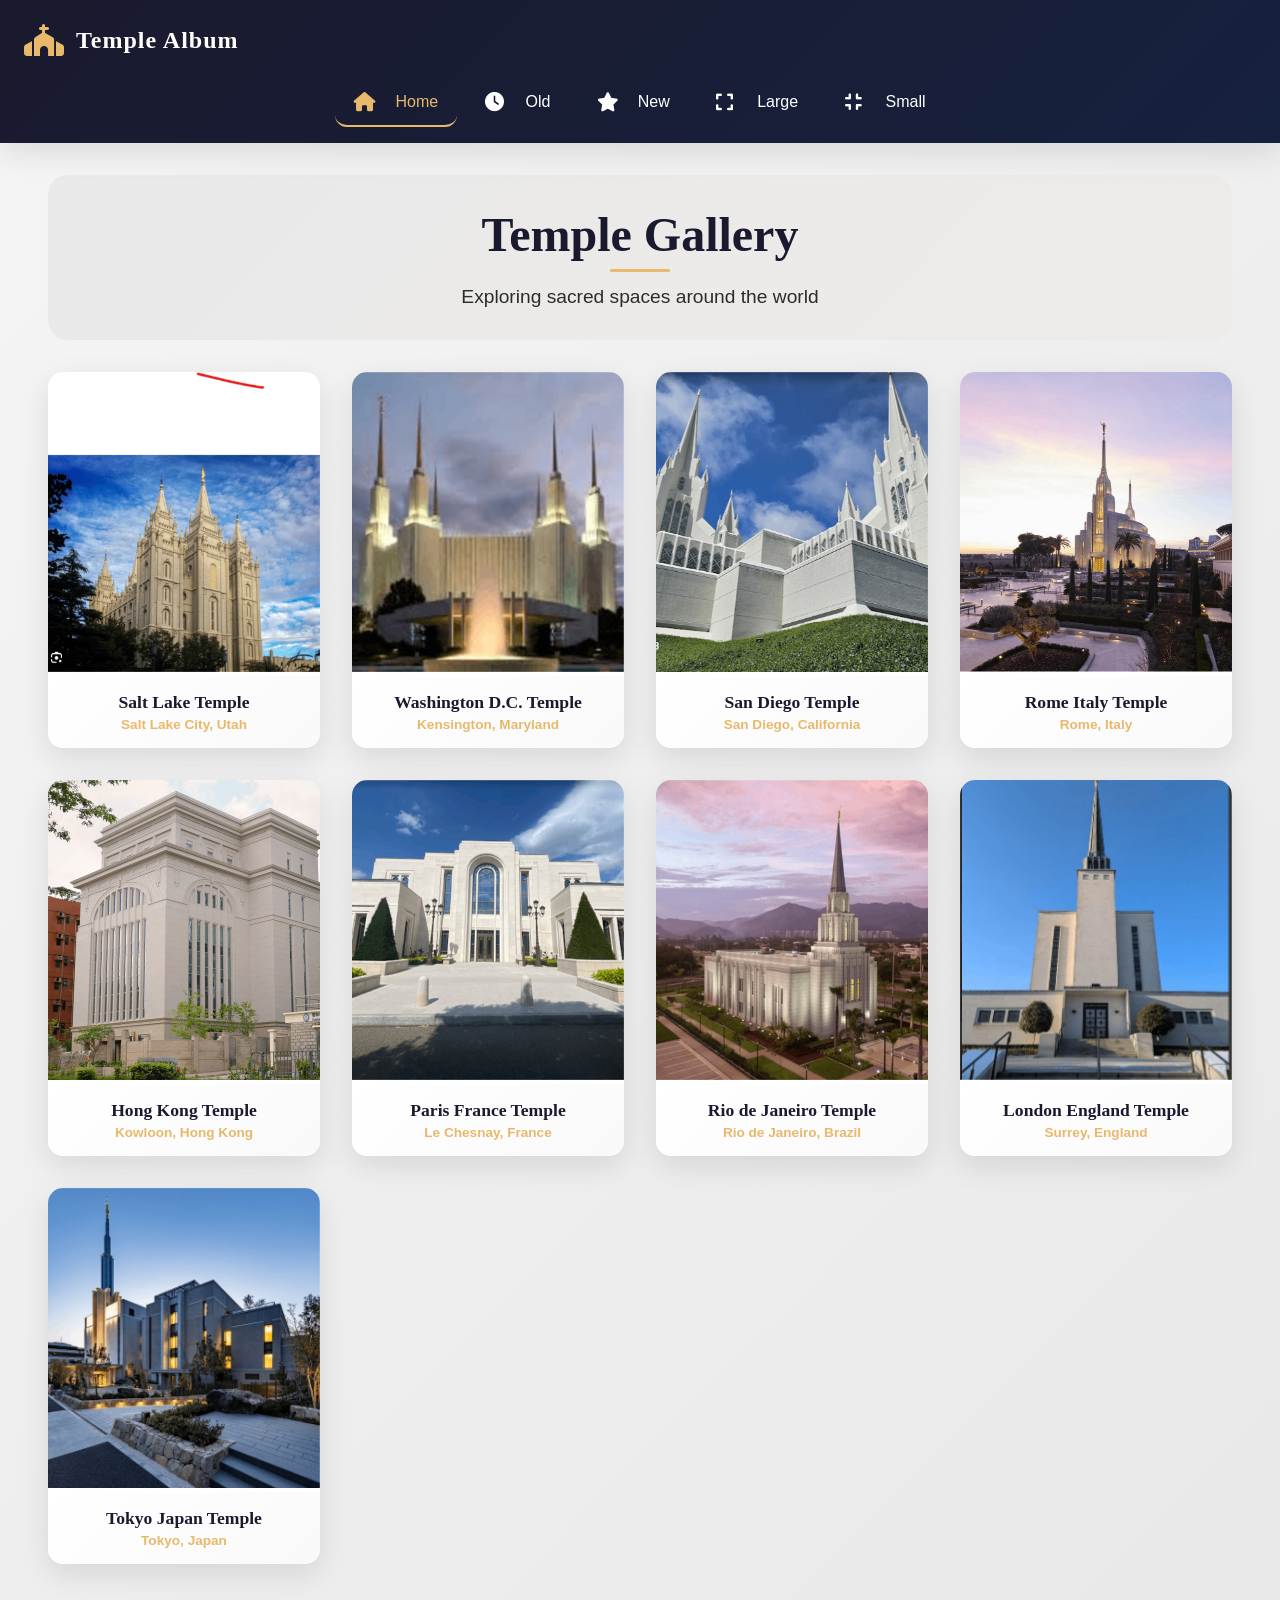
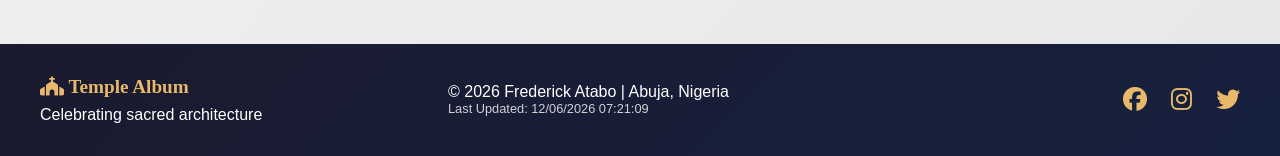
==== temples.html @ f4316d40 "picture album website" ====
<!DOCTYPE html>
<html lang="en">
<head>
  <meta charset="UTF-8">
  <meta name="viewport" content="width=device-width, initial-scale=1.0">
  <title>Temple Album - LDS Temple Gallery</title>
  <meta name="description" content="A responsive gallery showcasing Latter-day Saint temples from around the world.">
  <meta name="author" content="Frederick Atabo">
  
  <!-- Google Fonts -->
  <link rel="preconnect" href="https://fonts.googleapis.com">
  <link rel="preconnect" href="https://fonts.gstatic.com" crossorigin>
  <link href="https://fonts.googleapis.com/css2?family=Montserrat:wght@400;600;700&family=Open+Sans:wght@400;600&display=swap" rel="stylesheet">
  
  <!-- Font Awesome for icons (optional but enhances hamburger) -->
  <link rel="stylesheet" href="https://cdnjs.cloudflare.com/ajax/libs/font-awesome/6.4.0/css/all.min.css">
  
  <!-- CSS Files - Mobile First -->
  <link rel="stylesheet" href="styles/temples.css">
  <link rel="stylesheet" href="styles/temples-large.css">
  
  <!-- JavaScript -->
  <script src="scripts/temples.js" defer></script>
</head>
<body>
  <header>
    <div class="header-container">
      <div class="logo">
        <i class="fas fa-church"></i>
        <h1>Temple Album</h1>
      </div>
      <button class="hamburger" id="hamburger" aria-label="Menu">
        <i class="fas fa-bars"></i>
      </button>
    </div>
    <nav id="nav-menu">
      <ul class="nav-menu">
        <li><a href="#" class="active"><i class="fas fa-home"></i> <span>Home</span></a></li>
        <li><a href="#"><i class="fas fa-clock"></i> <span>Old</span></a></li>
        <li><a href="#"><i class="fas fa-star"></i> <span>New</span></a></li>
        <li><a href="#"><i class="fas fa-expand"></i> <span>Large</span></a></li>
        <li><a href="#"><i class="fas fa-compress"></i> <span>Small</span></a></li>
      </ul>
    </nav>
  </header>

  <main>
    <div class="hero">
      <h1>Temple Gallery</h1>
      <p>Exploring sacred spaces around the world</p>
    </div>
    
    <div class="gallery">
      <figure>
        <img src="images/saltlake.png" alt="Salt Lake Temple" loading="lazy">
        <figcaption>
          <h3>Salt Lake Temple</h3>
          <p>Salt Lake City, Utah</p>
        </figcaption>
      </figure>
      
      <figure>
        <img src="images/wash.png" alt="Washington D.C. Temple" loading="lazy">
        <figcaption>
          <h3>Washington D.C. Temple</h3>
          <p>Kensington, Maryland</p>
        </figcaption>
      </figure>
      
      <figure>
        <img src="images/califo.png" alt="San Diego Temple" loading="lazy">
        <figcaption>
          <h3>San Diego Temple</h3>
          <p>San Diego, California</p>
        </figcaption>
      </figure>
      
      <figure>
        <img src="images/rome.png" alt="Rome Italy Temple" loading="lazy">
        <figcaption>
          <h3>Rome Italy Temple</h3>
          <p>Rome, Italy</p>
        </figcaption>
      </figure>
      
      <figure>
        <img src="images/hong.png" alt="Hong Kong China Temple" loading="lazy">
        <figcaption>
          <h3>Hong Kong Temple</h3>
          <p>Kowloon, Hong Kong</p>
        </figcaption>
      </figure>
      
      <figure>
        <img src="images/paris.png" alt="Paris France Temple" loading="lazy">
        <figcaption>
          <h3>Paris France Temple</h3>
          <p>Le Chesnay, France</p>
        </figcaption>
      </figure>
      
      <figure>
        <img src="images/brazil.png" alt="Rio de Janeiro Brazil Temple" loading="lazy">
        <figcaption>
          <h3>Rio de Janeiro Temple</h3>
          <p>Rio de Janeiro, Brazil</p>
        </figcaption>
      </figure>
      
      <figure>
        <img src="images/london.png" alt="London England Temple" loading="lazy">
        <figcaption>
          <h3>London England Temple</h3>
          <p>Surrey, England</p>
        </figcaption>
      </figure>
      
      <figure>
        <img src="images/tokyo.png" alt="Tokyo Japan Temple" loading="lazy">
        <figcaption>
          <h3>Tokyo Japan Temple</h3>
          <p>Tokyo, Japan</p>
        </figcaption>
      </figure>
    </div>
  </main>

  <footer>
    <div class="footer-content">
      <div class="footer-section">
        <h3><i class="fas fa-church"></i> Temple Album</h3>
        <p>Celebrating sacred architecture</p>
      </div>
      <div class="footer-section">
        <p>&copy; <span id="currentyear"></span> Frederick Atabo | Abuja, Nigeria</p>
        <p id="lastModified"></p>
      </div>
      <div class="footer-section social">
        <a href="#" aria-label="Facebook"><i class="fab fa-facebook"></i></a>
        <a href="#" aria-label="Instagram"><i class="fab fa-instagram"></i></a>
        <a href="#" aria-label="Twitter"><i class="fab fa-twitter"></i></a>
      </div>
    </div>
  </footer>

  <!-- Overlay for mobile menu -->
  <div class="overlay" id="overlay"></div>
</body>
</html>
---- styles/temples.css ----
/* Mobile First CSS - Premium Color Scheme */
:root {
  --primary-dark: #1a1a2e;
  --primary: #16213e;
  --accent-gold: #e8b86b;
  --accent-light: #f5e6ca;
  --text-light: #ffffff;
  --text-dark: #2c2c2c;
  --card-bg: #ffffff;
  --hover-gold: #f0c674;
  --shadow: 0 10px 30px rgba(0,0,0,0.1);
  --gradient: linear-gradient(135deg, #1a1a2e 0%, #16213e 100%);
}

* {
  margin: 0;
  padding: 0;
  box-sizing: border-box;
}

body {
  font-family: 'Poppins', sans-serif;
  background: linear-gradient(135deg, #f5f5f5 0%, #e8e8e8 100%);
  color: var(--text-dark);
}

/* Header Styles */
header {
  background: var(--gradient);
  color: var(--text-light);
  box-shadow: var(--shadow);
  position: sticky;
  top: 0;
  z-index: 1000;
}

.header-container {
  display: flex;
  justify-content: space-between;
  align-items: center;
  padding: 1rem 1.5rem;
}

.logo {
  display: flex;
  align-items: center;
  gap: 0.75rem;
}

.logo i {
  font-size: 2rem;
  color: var(--accent-gold);
  animation: glow 2s ease-in-out infinite;
}

@keyframes glow {
  0%, 100% { text-shadow: 0 0 5px var(--accent-gold); }
  50% { text-shadow: 0 0 20px var(--accent-gold); }
}

.logo h1 {
  font-family: 'Playfair Display', serif;
  font-size: 1.5rem;
  font-weight: 700;
  letter-spacing: 1px;
}

/* Hamburger Menu Button */
.hamburger {
  background: rgba(255,255,255,0.1);
  border: 2px solid rgba(232,184,107,0.3);
  border-radius: 10px;
  color: var(--accent-gold);
  font-size: 1.5rem;
  cursor: pointer;
  padding: 0.6rem 1rem;
  transition: all 0.3s ease;
  z-index: 1001;
}

.hamburger:hover {
  background: rgba(232,184,107,0.2);
  border-color: var(--accent-gold);
  transform: scale(1.05);
}

.hamburger:active {
  transform: scale(0.95);
}

/* Navigation Menu - Hidden by default on mobile */
nav {
  position: fixed;
  top: 0;
  right: -100%;
  width: 70%;
  max-width: 300px;
  height: 100vh;
  background: linear-gradient(135deg, #1a1a2e 0%, #0f0f1a 100%);
  backdrop-filter: blur(10px);
  transition: right 0.4s cubic-bezier(0.68, -0.55, 0.265, 1.55);
  z-index: 999;
  box-shadow: -5px 0 30px rgba(0,0,0,0.3);
}

nav.active {
  right: 0;
}

.nav-menu {
  list-style: none;
  display: flex;
  flex-direction: column;
  padding: 5rem 1.5rem 2rem;
  gap: 0.5rem;
}

.nav-menu li {
  transform: translateX(50px);
  opacity: 0;
  animation: slideInRight 0.4s forwards;
}

nav.active .nav-menu li:nth-child(1) { animation-delay: 0.1s; }
nav.active .nav-menu li:nth-child(2) { animation-delay: 0.2s; }
nav.active .nav-menu li:nth-child(3) { animation-delay: 0.3s; }
nav.active .nav-menu li:nth-child(4) { animation-delay: 0.4s; }
nav.active .nav-menu li:nth-child(5) { animation-delay: 0.5s; }

@keyframes slideInRight {
  to {
    transform: translateX(0);
    opacity: 1;
  }
}

.nav-menu a {
  display: flex;
  align-items: center;
  gap: 1rem;
  padding: 0.9rem 1.2rem;
  color: var(--text-light);
  text-decoration: none;
  font-weight: 500;
  border-radius: 12px;
  transition: all 0.3s ease;
  position: relative;
  overflow: hidden;
}

.nav-menu a::before {
  content: '';
  position: absolute;
  top: 0;
  left: -100%;
  width: 100%;
  height: 100%;
  background: linear-gradient(90deg, transparent, rgba(232,184,107,0.2), transparent);
  transition: left 0.5s;
}

.nav-menu a:hover::before {
  left: 100%;
}

.nav-menu a:hover {
  background: rgba(232,184,107,0.15);
  padding-left: 1.5rem;
  color: var(--accent-gold);
}

.nav-menu a i {
  font-size: 1.2rem;
  width: 25px;
  transition: transform 0.3s;
}

.nav-menu a:hover i {
  transform: translateX(5px);
  color: var(--accent-gold);
}

.nav-menu a.active {
  background: rgba(232,184,107,0.2);
  border-left: 3px solid var(--accent-gold);
  color: var(--accent-gold);
}

/* Overlay when menu is open */
.overlay {
  position: fixed;
  top: 0;
  left: 0;
  width: 100%;
  height: 100%;
  background: rgba(0,0,0,0.5);
  backdrop-filter: blur(3px);
  z-index: 998;
  opacity: 0;
  visibility: hidden;
  transition: all 0.3s ease;
}

.overlay.active {
  opacity: 1;
  visibility: visible;
}

/* Hero Section */
.hero {
  text-align: center;
  padding: 2rem 1rem;
  background: linear-gradient(135deg, rgba(26,26,46,0.05) 0%, rgba(232,184,107,0.05) 100%);
  border-radius: 20px;
  margin-bottom: 2rem;
}

.hero h1 {
  font-family: 'Playfair Display', serif;
  font-size: 2rem;
  color: var(--primary-dark);
  margin-bottom: 0.5rem;
  position: relative;
  display: inline-block;
}

.hero h1::after {
  content: '';
  position: absolute;
  bottom: -10px;
  left: 50%;
  transform: translateX(-50%);
  width: 60px;
  height: 3px;
  background: var(--accent-gold);
  border-radius: 2px;
}

.hero p {
  color: var(--text-dark);
  font-size: 1rem;
  margin-top: 1rem;
}

/* Main Content */
main {
  max-width: 1400px;
  margin: 0 auto;
  padding: 1rem;
}

/* Gallery Grid - Mobile: 1 column */
.gallery {
  display: grid;
  grid-template-columns: 1fr;
  gap: 1.5rem;
  margin-top: 1rem;
}

figure {
  background: var(--card-bg);
  border-radius: 15px;
  overflow: hidden;
  box-shadow: var(--shadow);
  transition: all 0.4s cubic-bezier(0.175, 0.885, 0.32, 1.275);
  position: relative;
}

figure::before {
  content: '';
  position: absolute;
  top: 0;
  left: 0;
  width: 100%;
  height: 100%;
  background: linear-gradient(135deg, rgba(232,184,107,0.2) 0%, transparent 100%);
  opacity: 0;
  transition: opacity 0.3s;
  pointer-events: none;
  z-index: 1;
}

figure:hover::before {
  opacity: 1;
}

figure:hover {
  transform: translateY(-10px) scale(1.02);
  box-shadow: 0 20px 40px rgba(0,0,0,0.2);
}

figure img {
  width: 100%;
  height: 250px;
  object-fit: cover;
  transition: transform 0.5s;
}

figure:hover img {
  transform: scale(1.05);
}

figcaption {
  padding: 1rem;
  text-align: center;
  background: linear-gradient(135deg, #ffffff 0%, #f9f9f9 100%);
}

figcaption h3 {
  font-family: 'Playfair Display', serif;
  font-size: 1rem;
  color: var(--primary-dark);
  margin-bottom: 0.25rem;
}

figcaption p {
  font-size: 0.85rem;
  color: var(--accent-gold);
  font-weight: 600;
}

/* Footer */
footer {
  background: var(--gradient);
  color: var(--text-light);
  margin-top: 3rem;
  padding: 2rem 1rem;
}

.footer-content {
  max-width: 1200px;
  margin: 0 auto;
  display: flex;
  flex-direction: column;
  gap: 1.5rem;
  text-align: center;
}

.footer-section h3 {
  font-family: 'Playfair Display', serif;
  font-size: 1.2rem;
  margin-bottom: 0.5rem;
  color: var(--accent-gold);
}

.footer-section i {
  color: var(--accent-gold);
}

.social {
  display: flex;
  justify-content: center;
  gap: 1.5rem;
}

.social a {
  color: var(--text-light);
  font-size: 1.5rem;
  transition: all 0.3s;
}

.social a:hover {
  color: var(--accent-gold);
  transform: translateY(-3px);
}

#lastModified {
  font-size: 0.8rem;
  opacity: 0.8;
}
---- styles/temples-large.css ----
/* Large View CSS - Screens 769px and above */

@media only screen and (min-width: 769px) {
  
  /* Hide hamburger button and overlay on large screens */
  .hamburger {
    display: none !important;
  }
  
  .overlay {
    display: none !important;
  }
  
  /* Show navigation normally as horizontal bar */
  nav {
    position: relative;
    right: auto !important;
    width: 100% !important;
    max-width: none !important;
    height: auto !important;
    background: transparent !important;
    backdrop-filter: none !important;
    box-shadow: none !important;
    transition: none !important;
  }
  
  nav.active {
    right: auto !important;
  }
  
  .nav-menu {
    flex-direction: row;
    justify-content: center;
    padding: 0.5rem 1rem !important;
    gap: 0.5rem;
  }
  
  .nav-menu li {
    transform: translateX(0) !important;
    opacity: 1 !important;
    animation: none !important;
  }
  
  .nav-menu a {
    padding: 0.8rem 1.2rem !important;
    position: relative;
  }
  
  .nav-menu a::before {
    content: '';
    position: absolute;
    bottom: 0;
    left: 50%;
    width: 0;
    height: 2px;
    background: var(--accent-gold);
    transition: all 0.3s;
    transform: translateX(-50%);
  }
  
  .nav-menu a:hover::before {
    width: 80%;
  }
  
  .nav-menu a:hover {
    padding-left: 1.2rem !important;
    background: transparent !important;
  }
  
  .nav-menu a.active {
    background: transparent !important;
    border-left: none !important;
    border-bottom: 2px solid var(--accent-gold);
  }
  
  /* Header layout for large screens */
  .header-container {
    max-width: 1400px;
    margin: 0 auto;
    width: 100%;
  }
  
  header {
    padding: 0.5rem 0;
  }
  
  /* Hero section */
  .hero h1 {
    font-size: 3rem;
  }
  
  .hero p {
    font-size: 1.2rem;
  }
  
  /* Gallery Grid - Desktop: 3 columns */
  .gallery {
    grid-template-columns: repeat(3, 1fr);
    gap: 2rem;
  }
  
  figure img {
    height: 280px;
  }
  
  figcaption h3 {
    font-size: 1.1rem;
  }
  
  /* Footer */
  .footer-content {
    flex-direction: row;
    justify-content: space-between;
    align-items: center;
    text-align: left;
  }
  
  .footer-section {
    flex: 1;
  }
  
  .footer-section:first-child {
    text-align: left;
  }
  
  .footer-section:last-child {
    text-align: right;
  }
  
  .social {
    justify-content: flex-end;
  }
}

/* For very large screens (1200px+) */
@media only screen and (min-width: 1200px) {
  .gallery {
    grid-template-columns: repeat(4, 1fr);
  }
  
  main {
    padding: 2rem 3rem;
  }
  
  figure img {
    height: 300px;
  }
}
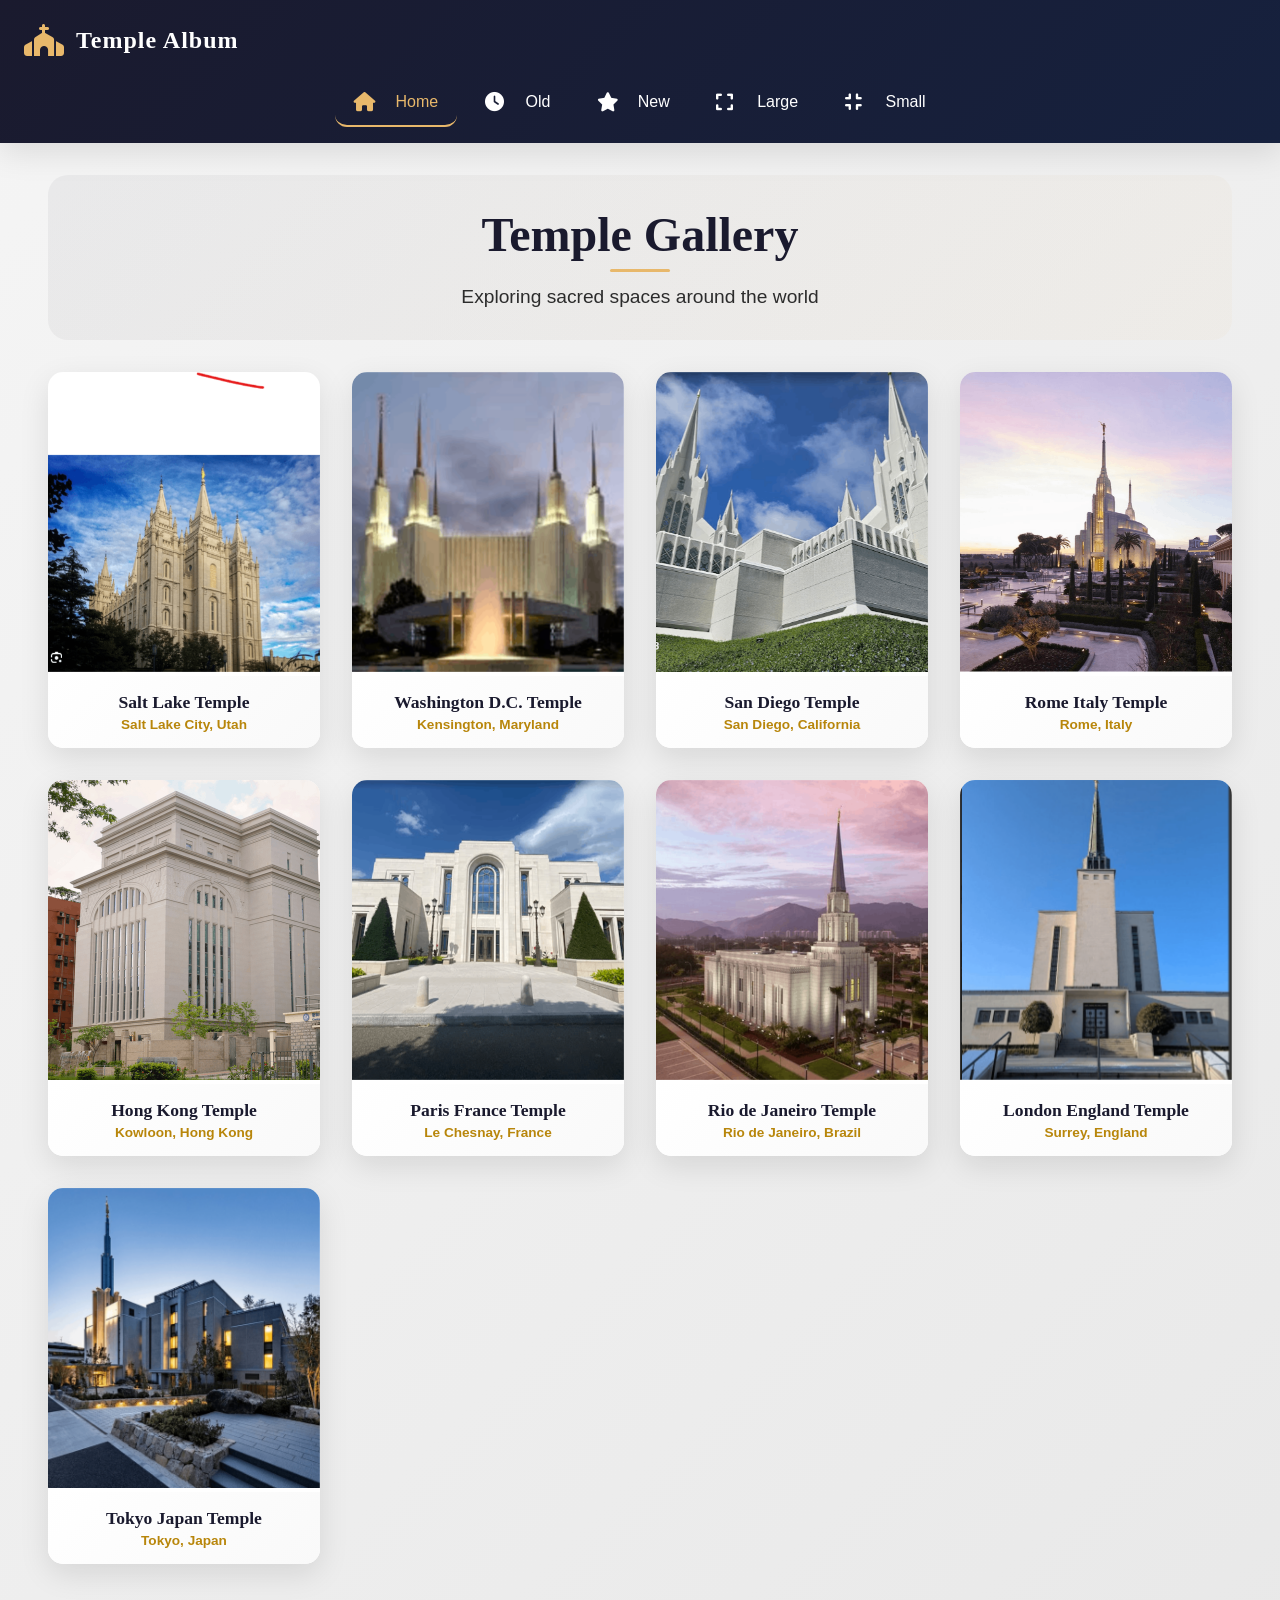
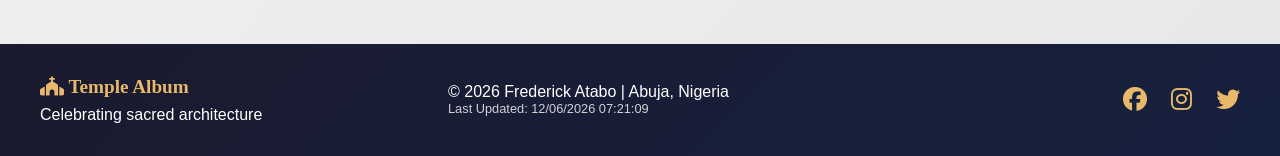
==== commit 381fce14: "colour contrast modifications" ====
--- a/temples.html
+++ b/temples.html
@@ -12,7 +12,7 @@
   <link rel="preconnect" href="https://fonts.gstatic.com" crossorigin>
   <link href="https://fonts.googleapis.com/css2?family=Montserrat:wght@400;600;700&family=Open+Sans:wght@400;600&display=swap" rel="stylesheet">
   
-  <!-- Font Awesome for icons (optional but enhances hamburger) -->
+  <!-- Font Awesome for icons -->
   <link rel="stylesheet" href="https://cdnjs.cloudflare.com/ajax/libs/font-awesome/6.4.0/css/all.min.css">
   
   <!-- CSS Files - Mobile First -->
--- a/styles/temples.css
+++ b/styles/temples.css
@@ -314,8 +314,8 @@
 }
 
 figcaption p {
-  font-size: 0.85rem;
-  color: var(--accent-gold);
+   font-size: 0.85rem;
+  color: #b8860b; 
   font-weight: 600;
 }
 
